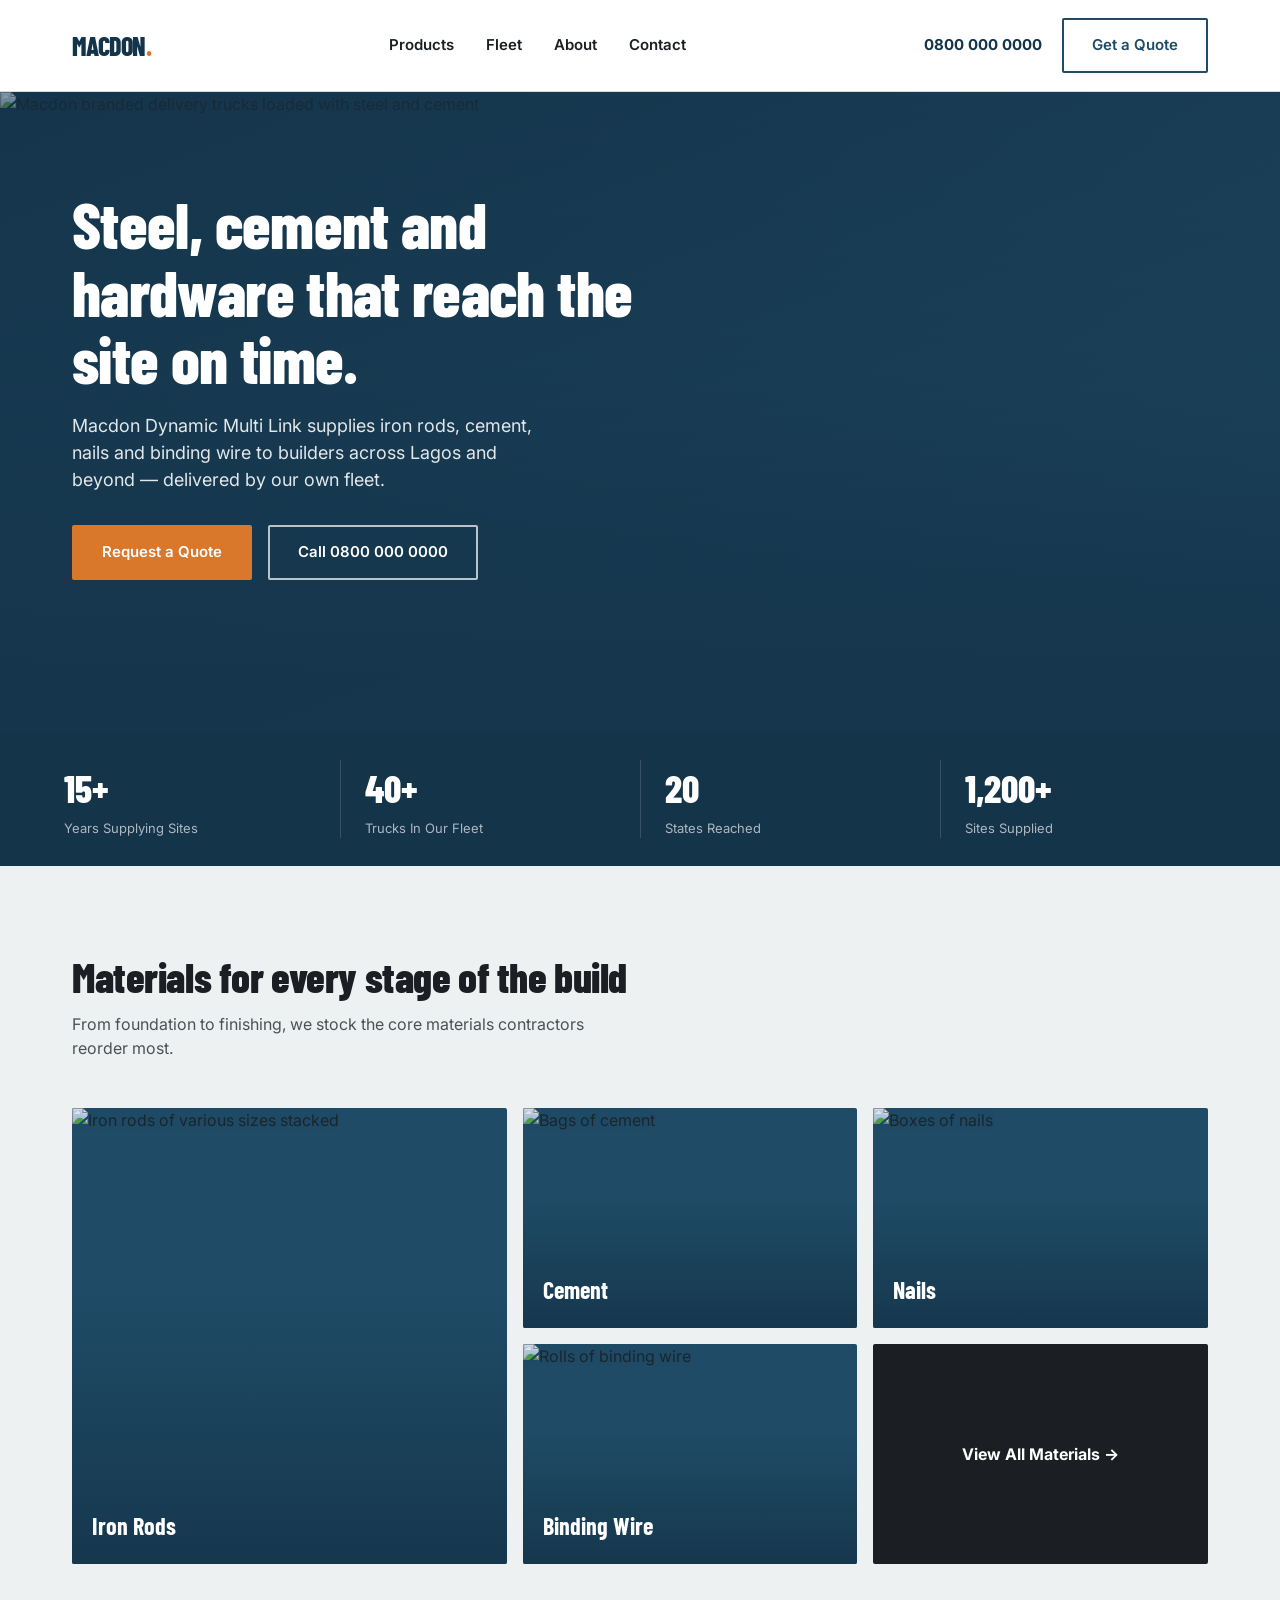
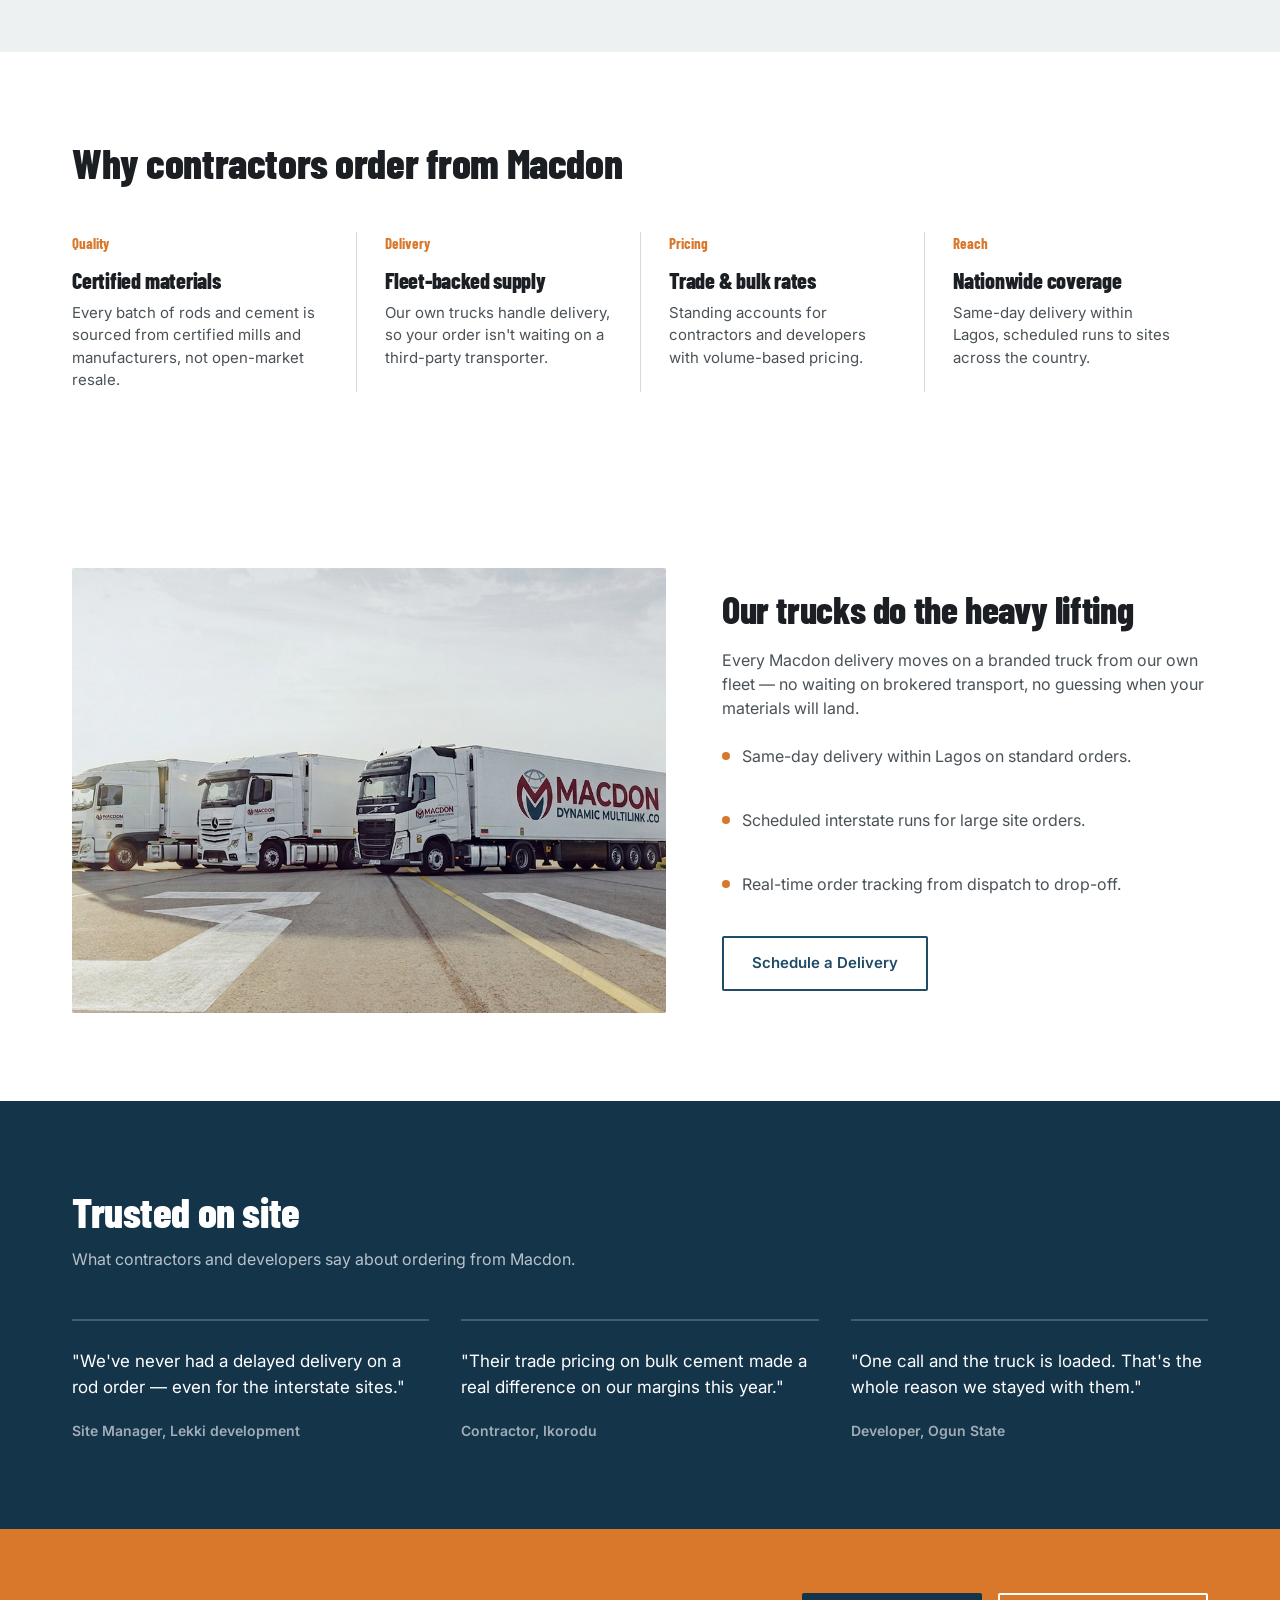
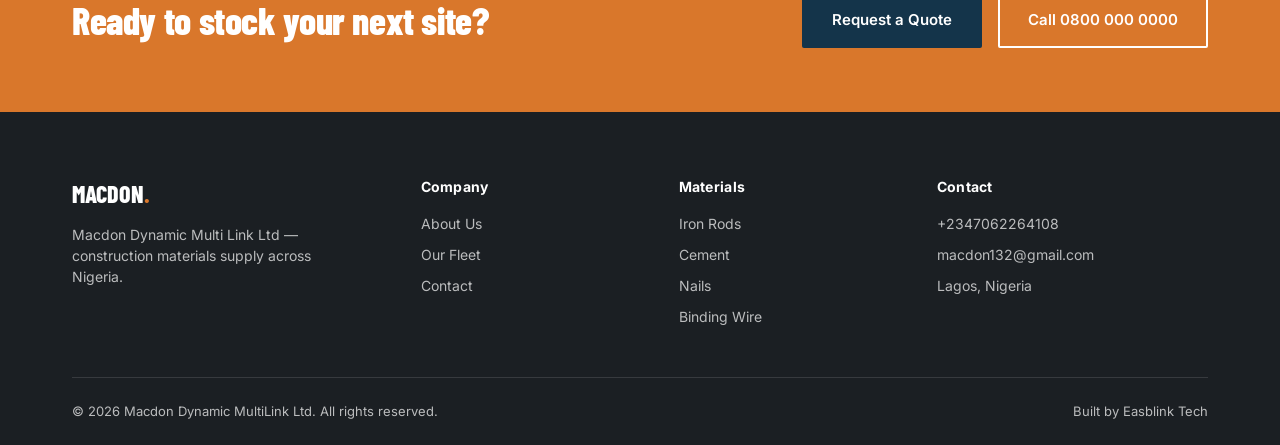
==== index.html @ 277623c8 "initial" ====
<!DOCTYPE html>
<html lang="en">
<head>
<meta charset="UTF-8">







<meta property="og:type" content="website">
<meta property="og:title" content="Macdon Steel & Building Materials">
<meta property="og:description" content="Iron rods, cement, nails and binding wire — delivered by our own fleet across Nigeria.">
<meta property="og:image" content="https://macdonsteel.com/images/og-cover.jpg">
<meta property="og:url" content="https://macdonsteel.com/">
<meta property="og:site_name" content="Macdon Steel & Building Materials">

<meta name="twitter:card" content="summary_large_image">
<meta name="twitter:title" content="Macdon Steel & Building Materials">
<meta name="twitter:description" content="Iron rods, cement, nails and binding wire — delivered by our own fleet across Nigeria.">
<meta name="twitter:image" content="https://macdonsteel.com/images/og-cover.jpg">














<meta name="viewport" content="width=device-width, initial-scale=1.0">
<title>Macdon Steel &amp; Building Materials | Iron Rods, Cement, Hardware Supply</title>
<meta name="description" content="Macdon Dynamic Multi Link supplies iron rods, cement, nails and binding wire to builders across Nigeria, delivered by our own fleet.">
<link rel="preconnect" href="https://fonts.googleapis.com">
<link rel="preconnect" href="https://fonts.gstatic.com" crossorigin>
<link href="https://fonts.googleapis.com/css2?family=Barlow+Condensed:wght@600;700;800&family=Inter:wght@400;500;600;700&display=swap" rel="stylesheet">
<style>
  :root{
    --ink:#1B1F23;
    --ink-soft:#4A5257;
    --paper:#FFFFFF;
    --surface:#EEF1F2;
    --steel:#1F4B66;
    --steel-dark:#14344A;
    --accent:#D9772B;
    --accent-dark:#B85F1E;
    --line:#D7DBDD;
  }

  *{box-sizing:border-box;margin:0;padding:0;}
  html{scroll-behavior:smooth;}
  body{
    font-family:'Inter',sans-serif;
    color:var(--ink);
    background:var(--paper);
    line-height:1.5;
    -webkit-font-smoothing:antialiased;
  }
  img{max-width:100%;display:block;}
  a{color:inherit;text-decoration:none;}
  ul{list-style:none;}

  h1,h2,h3{
    font-family:'Barlow Condensed',sans-serif;
    font-weight:800;
    line-height:1.05;
    letter-spacing:-0.01em;
    color:var(--ink);
  }

  .wrap{
    max-width:1200px;
    margin:0 auto;
    padding:0 32px;
  }

  .btn{
    display:inline-flex;
    align-items:center;
    gap:8px;
    padding:14px 28px;
    font-family:'Inter',sans-serif;
    font-weight:600;
    font-size:15px;
    border-radius:2px;
    border:2px solid transparent;
    cursor:pointer;
  }
  .btn-primary{background:var(--accent);color:#fff;}
  .btn-primary:hover{background:var(--accent-dark);}
  .btn-outline{border-color:rgba(255,255,255,0.7);color:#fff;}
  .btn-outline:hover{border-color:#fff;background:rgba(255,255,255,0.1);}
  .btn-outline-dark{border-color:var(--steel);color:var(--steel);}
  .btn-outline-dark:hover{background:var(--steel);color:#fff;}

  /* Header */
  header{
    position:sticky;
    top:0;
    z-index:100;
    background:var(--paper);
    border-bottom:1px solid var(--line);
  }
  .nav{
    display:flex;
    align-items:center;
    justify-content:space-between;
    padding:18px 32px;
    max-width:1200px;
    margin:0 auto;
  }
  .logo{
    font-family:'Barlow Condensed',sans-serif;
    font-weight:800;
    font-size:26px;
    letter-spacing:-0.02em;
    color:var(--steel-dark);
  }
  .logo span{color:var(--accent);}
  .nav-links{
    display:flex;
    gap:32px;
    font-weight:600;
    font-size:15px;
  }
  .nav-links a:hover{color:var(--steel);}
  .nav-cta{display:flex;align-items:center;gap:20px;}
  .nav-phone{font-weight:700;font-size:15px;color:var(--steel-dark);}
  @media(max-width:820px){
    .nav-links{display:none;}
  }

  /* Hero */
  .hero{
    position:relative;
    min-height:640px;
    display:flex;
    align-items:flex-end;
    background:linear-gradient(160deg,var(--steel-dark) 0%,var(--steel) 100%);
    overflow:hidden;
  }
  .hero-media{
    position:absolute;
    inset:0;
  }
  .hero-media img{
    width:100%;
    height:100%;
    object-fit:cover;
    opacity:0.55;
  }
  .hero-media::after{
    content:"";
    position:absolute;
    inset:0;
    background:linear-gradient(0deg,rgba(20,52,74,0.92) 10%,rgba(20,52,74,0.35) 55%,rgba(20,52,74,0.1) 100%);
  }
  .hero-inner{
    position:relative;
    max-width:1200px;
    margin:0 auto;
    padding:0 32px 64px;
    width:100%;
  }
  .hero-content{max-width:620px;}
  .hero h1{
    font-size:clamp(38px,6vw,64px);
    color:#fff;
    margin-bottom:20px;
  }
  .hero p{
    color:rgba(255,255,255,0.88);
    font-size:18px;
    max-width:480px;
    margin-bottom:32px;
  }
  .hero-actions{display:flex;gap:16px;flex-wrap:wrap;}

  /* Stats bar */
  .stats{
    background:var(--steel-dark);
  }
  .stats-grid{
    display:grid;
    grid-template-columns:repeat(4,1fr);
    padding:28px 0;
  }
  .stat{
    text-align:left;
    padding:0 24px;
    border-left:1px solid rgba(255,255,255,0.15);
  }
  .stat:first-child{border-left:none;}
  .stat-number{
    font-family:'Barlow Condensed',sans-serif;
    font-weight:800;
    font-size:38px;
    color:#fff;
  }
  .stat-label{
    font-size:13px;
    color:rgba(255,255,255,0.65);
    margin-top:2px;
  }
  @media(max-width:820px){
    .stats-grid{grid-template-columns:repeat(2,1fr);row-gap:24px;}
    .stat:nth-child(3){border-left:none;}
  }

  /* Section shell */
  section{padding:88px 0;}
  .section-head{
    max-width:560px;
    margin-bottom:48px;
  }
  .section-head h2{
    font-size:clamp(30px,4vw,42px);
    margin-bottom:14px;
  }
  .section-head p{
    color:var(--ink-soft);
    font-size:16px;
  }

  /* Products - asymmetric grid */
  .products{background:var(--surface);}
  .product-grid{
    display:grid;
    grid-template-columns:1.3fr 1fr 1fr;
    grid-template-rows:auto auto;
    gap:16px;
  }
  .product-card{
    position:relative;
    border-radius:2px;
    overflow:hidden;
    min-height:220px;
    background:var(--steel);
  }
  .product-card img{
    width:100%;height:100%;
    object-fit:cover;
    position:absolute;inset:0;
    opacity:0.85;
  }
  .product-card.featured{
    grid-row:span 2;
    min-height:456px;
  }
  .product-label{
    position:relative;
    z-index:2;
    padding:20px;
    height:100%;
    display:flex;
    align-items:flex-end;
    background:linear-gradient(0deg,rgba(20,52,74,0.85) 0%,rgba(20,52,74,0) 60%);
  }
  .product-label span{
    font-family:'Barlow Condensed',sans-serif;
    font-weight:700;
    font-size:24px;
    color:#fff;
  }
  .product-card.viewall{
    background:var(--ink);
    display:flex;
    align-items:center;
    justify-content:center;
    text-align:center;
  }
  .product-card.viewall a{
    font-weight:700;
    color:#fff;
    font-size:16px;
  }
  @media(max-width:820px){
    .product-grid{grid-template-columns:1fr 1fr;}
    .product-card.featured{grid-column:span 2;grid-row:span 1;min-height:260px;}
  }

  /* Why choose us */
  .why-grid{
    display:grid;
    grid-template-columns:repeat(4,1fr);
  }
  .why-item{
    padding:0 28px;
    border-left:1px solid var(--line);
  }
  .why-item:first-child{border-left:none;padding-left:0;}
  .why-number{
    font-family:'Barlow Condensed',sans-serif;
    font-size:15px;
    font-weight:700;
    color:var(--accent);
    margin-bottom:14px;
  }
  .why-item h3{
    font-size:22px;
    margin-bottom:10px;
  }
  .why-item p{
    color:var(--ink-soft);
    font-size:15px;
  }
  @media(max-width:820px){
    .why-grid{grid-template-columns:1fr 1fr;row-gap:32px;}
    .why-item:nth-child(3){border-left:none;padding-left:0;}
  }

  /* Fleet */
  .fleet{
    background:var(--paper);
  }
  .fleet-inner{
    display:grid;
    grid-template-columns:1.1fr 0.9fr;
    gap:56px;
    align-items:center;
  }
  .fleet-media{
    border-radius:2px;
    overflow:hidden;
    aspect-ratio:4/3;
    background:var(--surface);
  }
  .fleet-media img{width:100%;height:100%;object-fit:cover;}
  .fleet-text h2{font-size:clamp(28px,4vw,38px);margin-bottom:18px;}
  .fleet-text p{color:var(--ink-soft);font-size:16px;margin-bottom:24px;}
  .fleet-point{
    display:flex;
    gap:12px;
    align-items:flex-start;
    margin-bottom:16px;
  }
  .fleet-point .dot{
    width:8px;height:8px;
    border-radius:50%;
    background:var(--accent);
    margin-top:8px;
    flex-shrink:0;
  }
  @media(max-width:820px){
    .fleet-inner{grid-template-columns:1fr;}
  }

  /* Testimonials */
  .testimonials{background:var(--steel-dark);}
  .testimonials .section-head h2,
  .testimonials .section-head p{color:#fff;}
  .testimonials .section-head p{color:rgba(255,255,255,0.7);}
  .testi-grid{
    display:grid;
    grid-template-columns:repeat(3,1fr);
    gap:32px;
  }
  .testi-card{
    padding:28px 0 0;
    border-top:2px solid rgba(255,255,255,0.2);
  }
  .testi-card p{
    color:#fff;
    font-size:17px;
    margin-bottom:20px;
  }
  .testi-name{
    color:rgba(255,255,255,0.6);
    font-size:14px;
    font-weight:600;
  }
  @media(max-width:820px){
    .testi-grid{grid-template-columns:1fr;}
  }

  /* CTA banner */
  .cta-banner{
    background:var(--accent);
    padding:64px 0;
  }
  .cta-inner{
    display:flex;
    align-items:center;
    justify-content:space-between;
    flex-wrap:wrap;
    gap:24px;
  }
  .cta-inner h2{
    color:#fff;
    font-size:clamp(28px,4vw,38px);
    max-width:520px;
  }
  .cta-actions{display:flex;gap:16px;flex-wrap:wrap;}
  .cta-banner .btn-outline{border-color:#fff;color:#fff;}
  .cta-banner .btn-primary{background:var(--steel-dark);}
  .cta-banner .btn-primary:hover{background:var(--ink);}

  /* Footer */
  footer{background:var(--ink);color:rgba(255,255,255,0.7);padding:64px 0 24px;}
  .footer-grid{
    display:grid;
    grid-template-columns:1.4fr 1fr 1fr 1.2fr;
    gap:32px;
    padding-bottom:40px;
    border-bottom:1px solid rgba(255,255,255,0.12);
  }
  .footer-logo{
    font-family:'Barlow Condensed',sans-serif;
    font-weight:800;
    font-size:24px;
    color:#fff;
    margin-bottom:12px;
  }
  .footer-logo span{color:var(--accent);}
  footer h4{
    color:#fff;
    font-size:14px;
    font-weight:700;
    margin-bottom:16px;
    letter-spacing:0.02em;
  }
  footer ul li{margin-bottom:10px;font-size:14px;}
  footer ul li a:hover{color:#fff;}
  .footer-bottom{
    display:flex;
    justify-content:space-between;
    padding-top:24px;
    font-size:13px;
    flex-wrap:wrap;
    gap:12px;
  }
  @media(max-width:820px){
    .footer-grid{grid-template-columns:1fr 1fr;}
  }
</style>
</head>
<body>

<header>
  <div class="nav">
    <div class="logo">MACDON<span>.</span></div>
    <nav class="nav-links">
      <a href="products.html">Products</a>
      <a href="#fleet">Fleet</a>
      <a href="about.html">About</a>
      <a href="contact.html">Contact</a>
    </nav>
    <div class="nav-cta">
      <a href="tel:+2340000000000" class="nav-phone">0800 000 0000</a>
      <a href="contact.html" class="btn btn-outline-dark">Get a Quote</a>
    </div>
  </div>
</header>

<section class="hero">
  <div class="hero-media">
    <!-- Replace with a branded truck photo, 1600px+ wide -->
    <img src="https://encrypted-tbn0.gstatic.com/images?q=tbn:ANd9GcTRMf7vroaiYtY7Rnw8zlXhrRnqZhEZwFUwRy8nrn9vugsCJCVCl_WTBhL-&s=10" alt="Macdon branded delivery trucks loaded with steel and cement">
  </div>
  <div class="hero-inner">
    <div class="hero-content">
      <h1>Steel, cement and hardware that reach the site on time.</h1>
      <p>Macdon Dynamic Multi Link supplies iron rods, cement, nails and binding wire to builders across Lagos and beyond — delivered by our own fleet.</p>
      <div class="hero-actions">
        <a href="contact.html" class="btn btn-primary">Request a Quote</a>
        <a href="tel:+2347062264108" class="btn btn-outline">Call 0800 000 0000</a>
      </div>
    </div>
  </div>
</section>

<div class="stats">
  <div class="wrap stats-grid">
    <div class="stat">
      <div class="stat-number">15+</div>
      <div class="stat-label">Years Supplying Sites</div>
    </div>
    <div class="stat">
      <div class="stat-number">40+</div>
      <div class="stat-label">Trucks In Our Fleet</div>
    </div>
    <div class="stat">
      <div class="stat-number">20</div>
      <div class="stat-label">States Reached</div>
    </div>
    <div class="stat">
      <div class="stat-number">1,200+</div>
      <div class="stat-label">Sites Supplied</div>
    </div>
  </div>
</div>

<section class="products" id="products">
  <div class="wrap">
    <div class="section-head">
      <h2>Materials for every stage of the build</h2>
      <p>From foundation to finishing, we stock the core materials contractors reorder most.</p>
    </div>
    <div class="product-grid">
      <div class="product-card featured">
        <img src="https://encrypted-tbn0.gstatic.com/images?q=tbn:ANd9GcTE3okE3-Yjg2oqnWPchvrLcbWoft4aI08BtWfXYytfBA&s=10" alt="Iron rods of various sizes stacked">
        <div class="product-label"><span>Iron Rods</span></div>
      </div>
      <div class="product-card">
        <img src="https://encrypted-tbn0.gstatic.com/images?q=tbn:ANd9GcReBGFafpWAq5WPRC85aBxeCwDZrfUvNK6l6w7qYZq32g&s=10" alt="Bags of cement">
        <div class="product-label"><span>Cement</span></div>
      </div>
      <div class="product-card">
        <img src="https://encrypted-tbn0.gstatic.com/images?q=tbn:ANd9GcTWs4LEyschnQDJaYlkg5n0cEqQSKdmVZ8VUyWSSa2UINEYgmiWoBAK43pd&s=10" alt="Boxes of nails">
        <div class="product-label"><span>Nails</span></div>
      </div>
      <div class="product-card">
        <img src="https://www.reptongroup.ng/cdn/shop/files/WhatsApp_Image_2026-05-16_at_23.39.34_2_afffcda4-23c5-4588-bd3c-675b3d08b2b9.jpg?v=1779025806" alt="Rolls of binding wire">
        <div class="product-label"><span>Binding Wire</span></div>
      </div>
      <div class="product-card viewall">
        <a href="products.html">View All Materials →</a>
      </div>
    </div>
  </div>
</section>

<section class="why">
  <div class="wrap">
    <div class="section-head">
      <h2>Why contractors order from Macdon</h2>
    </div>
    <div class="why-grid">
      <div class="why-item">
        <div class="why-number">Quality</div>
        <h3>Certified materials</h3>
        <p>Every batch of rods and cement is sourced from certified mills and manufacturers, not open-market resale.</p>
      </div>
      <div class="why-item">
        <div class="why-number">Delivery</div>
        <h3>Fleet-backed supply</h3>
        <p>Our own trucks handle delivery, so your order isn't waiting on a third-party transporter.</p>
      </div>
      <div class="why-item">
        <div class="why-number">Pricing</div>
        <h3>Trade &amp; bulk rates</h3>
        <p>Standing accounts for contractors and developers with volume-based pricing.</p>
      </div>
      <div class="why-item">
        <div class="why-number">Reach</div>
        <h3>Nationwide coverage</h3>
        <p>Same-day delivery within Lagos, scheduled runs to sites across the country.</p>
      </div>
    </div>
  </div>
</section>

<section class="fleet" id="fleet">
  <div class="wrap fleet-inner">
    <div class="fleet-media">
      <!-- Replace with a branded truck photo -->
      <img src="Gemini_Generated_Image_kdbrmukdbrmukdbr.jpg" alt="Macdon branded truck being loaded with building materials">
    </div>
    <div class="fleet-text">
      <h2>Our trucks do the heavy lifting</h2>
      <p>Every Macdon delivery moves on a branded truck from our own fleet — no waiting on brokered transport, no guessing when your materials will land.</p>
      <div class="fleet-point">
        <span class="dot"></span>
        <p>Same-day delivery within Lagos on standard orders.</p>
      </div>
      <div class="fleet-point">
        <span class="dot"></span>
        <p>Scheduled interstate runs for large site orders.</p>
      </div>
      <div class="fleet-point">
        <span class="dot"></span>
        <p>Real-time order tracking from dispatch to drop-off.</p>
      </div>
      <a href="contact.html" class="btn btn-outline-dark">Schedule a Delivery</a>
    </div>
  </div>
</section>

<section class="testimonials">
  <div class="wrap">
    <div class="section-head">
      <h2>Trusted on site</h2>
      <p>What contractors and developers say about ordering from Macdon.</p>
    </div>
    <div class="testi-grid">
      <div class="testi-card">
        <p>"We've never had a delayed delivery on a rod order — even for the interstate sites."</p>
        <div class="testi-name">Site Manager, Lekki development</div>
      </div>
      <div class="testi-card">
        <p>"Their trade pricing on bulk cement made a real difference on our margins this year."</p>
        <div class="testi-name">Contractor, Ikorodu</div>
      </div>
      <div class="testi-card">
        <p>"One call and the truck is loaded. That's the whole reason we stayed with them."</p>
        <div class="testi-name">Developer, Ogun State</div>
      </div>
    </div>
  </div>
</section>

<div class="cta-banner">
  <div class="wrap cta-inner">
    <h2>Ready to stock your next site?</h2>
    <div class="cta-actions">
      <a href="contact.html" class="btn btn-primary">Request a Quote</a>
      <a href="tel:+2340000000000" class="btn btn-outline">Call 0800 000 0000</a>
    </div>
  </div>
</div>

<footer>
  <div class="wrap">
    <div class="footer-grid">
      <div>
        <div class="footer-logo">MACDON<span>.</span></div>
        <p style="font-size:14px;max-width:260px;">Macdon Dynamic Multi Link Ltd — construction materials supply across Nigeria.</p>
      </div>
      <div>
        <h4>Company</h4>
        <ul>
          <li><a href="about.html">About Us</a></li>
          <li><a href="#fleet">Our Fleet</a></li>
          <li><a href="contact.html">Contact</a></li>
        </ul>
      </div>
      <div>
        <h4>Materials</h4>
        <ul>
          <li><a href="products.html">Iron Rods</a></li>
          <li><a href="products.html">Cement</a></li>
          <li><a href="products.html">Nails</a></li>
          <li><a href="products.html">Binding Wire</a></li>
        </ul>
      </div>
      <div>
        <h4>Contact</h4>
        <ul>
          <li>+2347062264108</li>
          <li>macdon132@gmail.com</li>
          <li>Lagos, Nigeria</li>
        </ul>
      </div>
    </div>
    <div class="footer-bottom">
      <span>&copy; 2026 Macdon Dynamic MultiLink Ltd. All rights reserved.</span>
      <span>Built by Easblink Tech</span>
    </div>
  </div>
</footer>

</body>
</html>
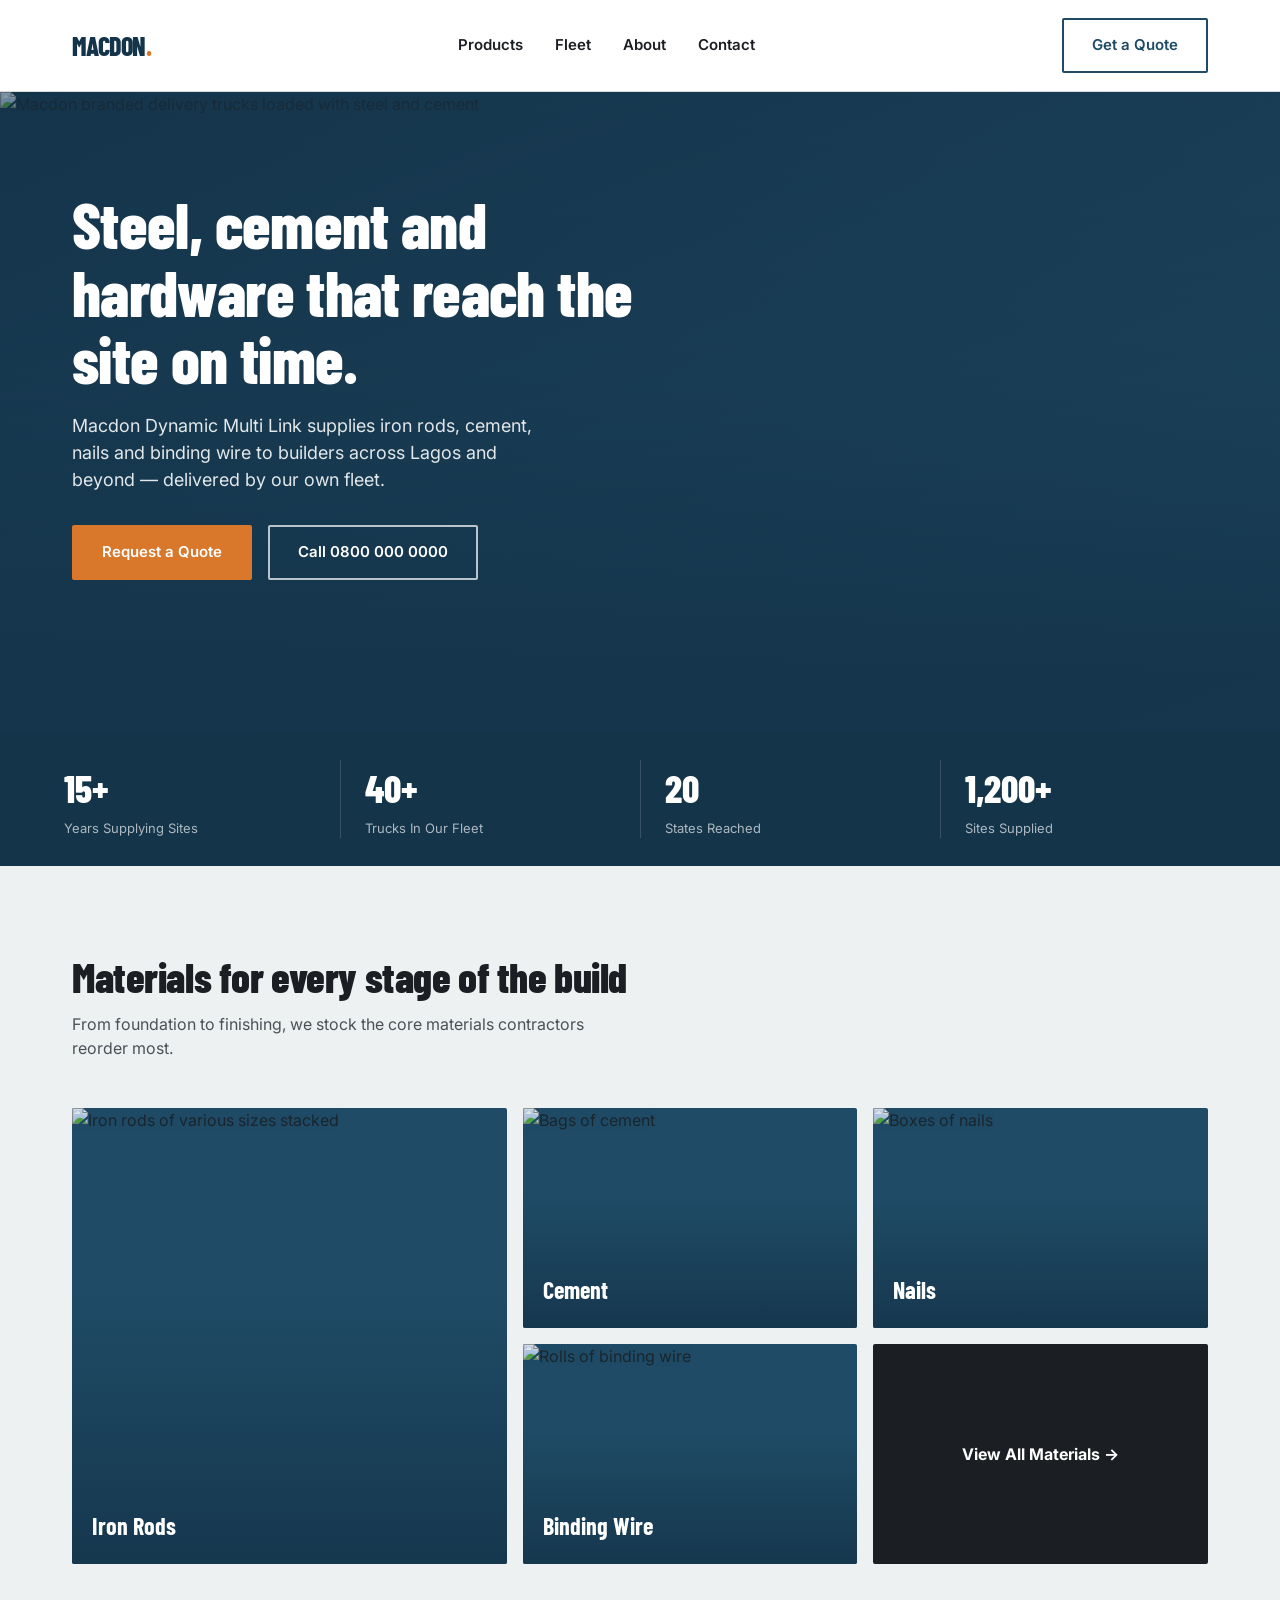
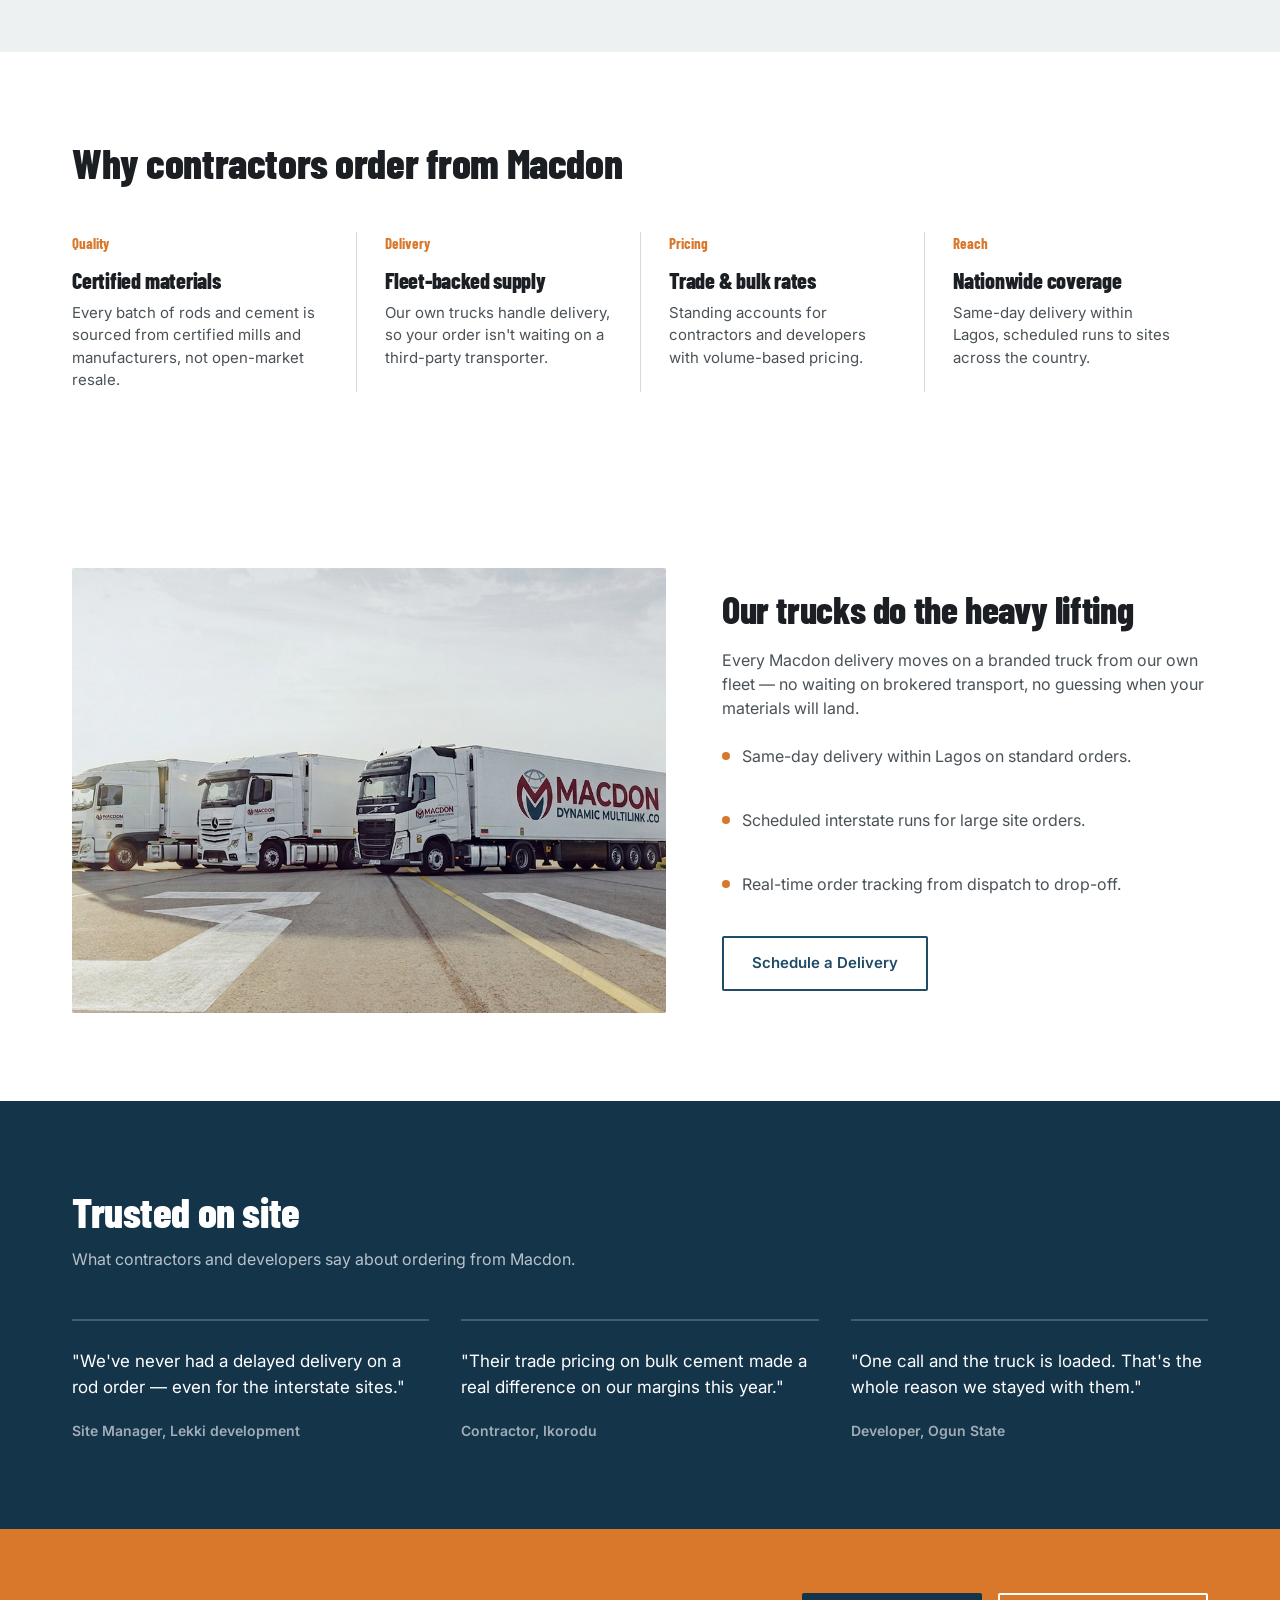
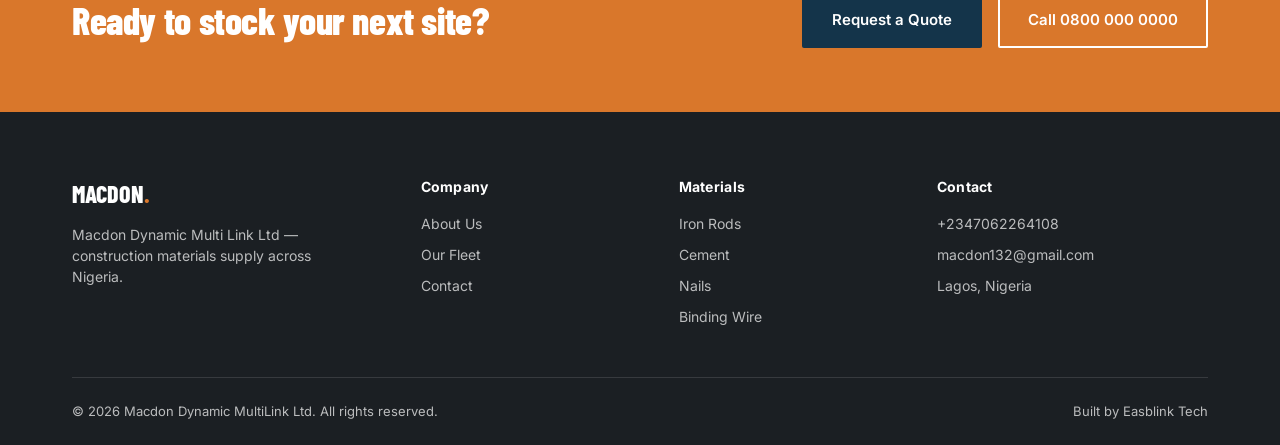
==== commit 32186e00: "Update Open Graph and Twitter meta tags" ====
--- a/index.html
+++ b/index.html
@@ -12,14 +12,14 @@
 <meta property="og:type" content="website">
 <meta property="og:title" content="Macdon Steel & Building Materials">
 <meta property="og:description" content="Iron rods, cement, nails and binding wire — delivered by our own fleet across Nigeria.">
-<meta property="og:image" content="https://macdonsteel.com/images/og-cover.jpg">
-<meta property="og:url" content="https://macdonsteel.com/">
+<meta property="og:image" content="https://macdondynamicsmuitilinks.vercel.app/images/og-cover.jpg">
+<meta property="og:url" content="https://macdondynamicsmuitilinks.vercel.app/">
 <meta property="og:site_name" content="Macdon Steel & Building Materials">
 
 <meta name="twitter:card" content="summary_large_image">
 <meta name="twitter:title" content="Macdon Steel & Building Materials">
 <meta name="twitter:description" content="Iron rods, cement, nails and binding wire — delivered by our own fleet across Nigeria.">
-<meta name="twitter:image" content="https://macdonsteel.com/images/og-cover.jpg">
+<meta name="twitter:image" content="https://macdondynamicsmuitilinks.vercel.app/images/og-cover.jpg">
 
 
 
@@ -452,7 +452,6 @@
       <a href="contact.html">Contact</a>
     </nav>
     <div class="nav-cta">
-      <a href="tel:+2340000000000" class="nav-phone">0800 000 0000</a>
       <a href="contact.html" class="btn btn-outline-dark">Get a Quote</a>
     </div>
   </div>
@@ -656,4 +655,4 @@
 </footer>
 
 </body>
-</html>+</html>
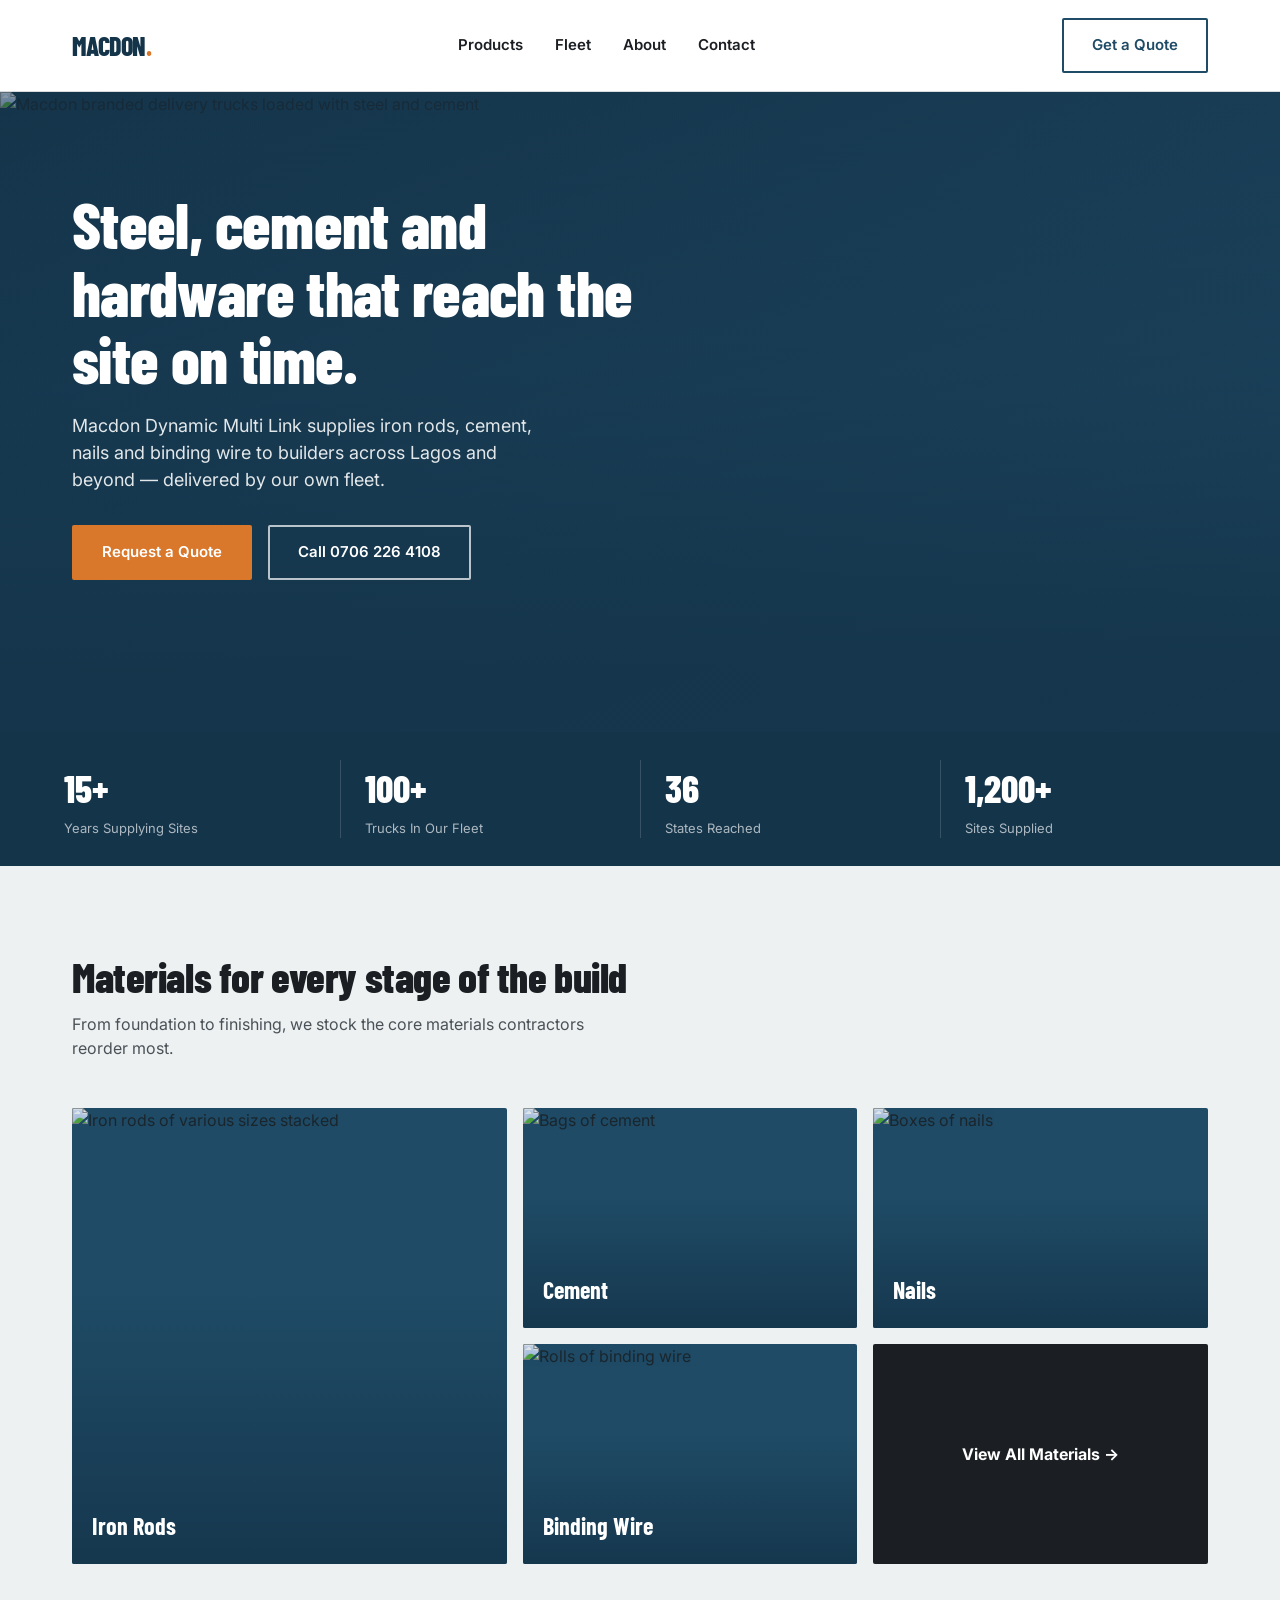
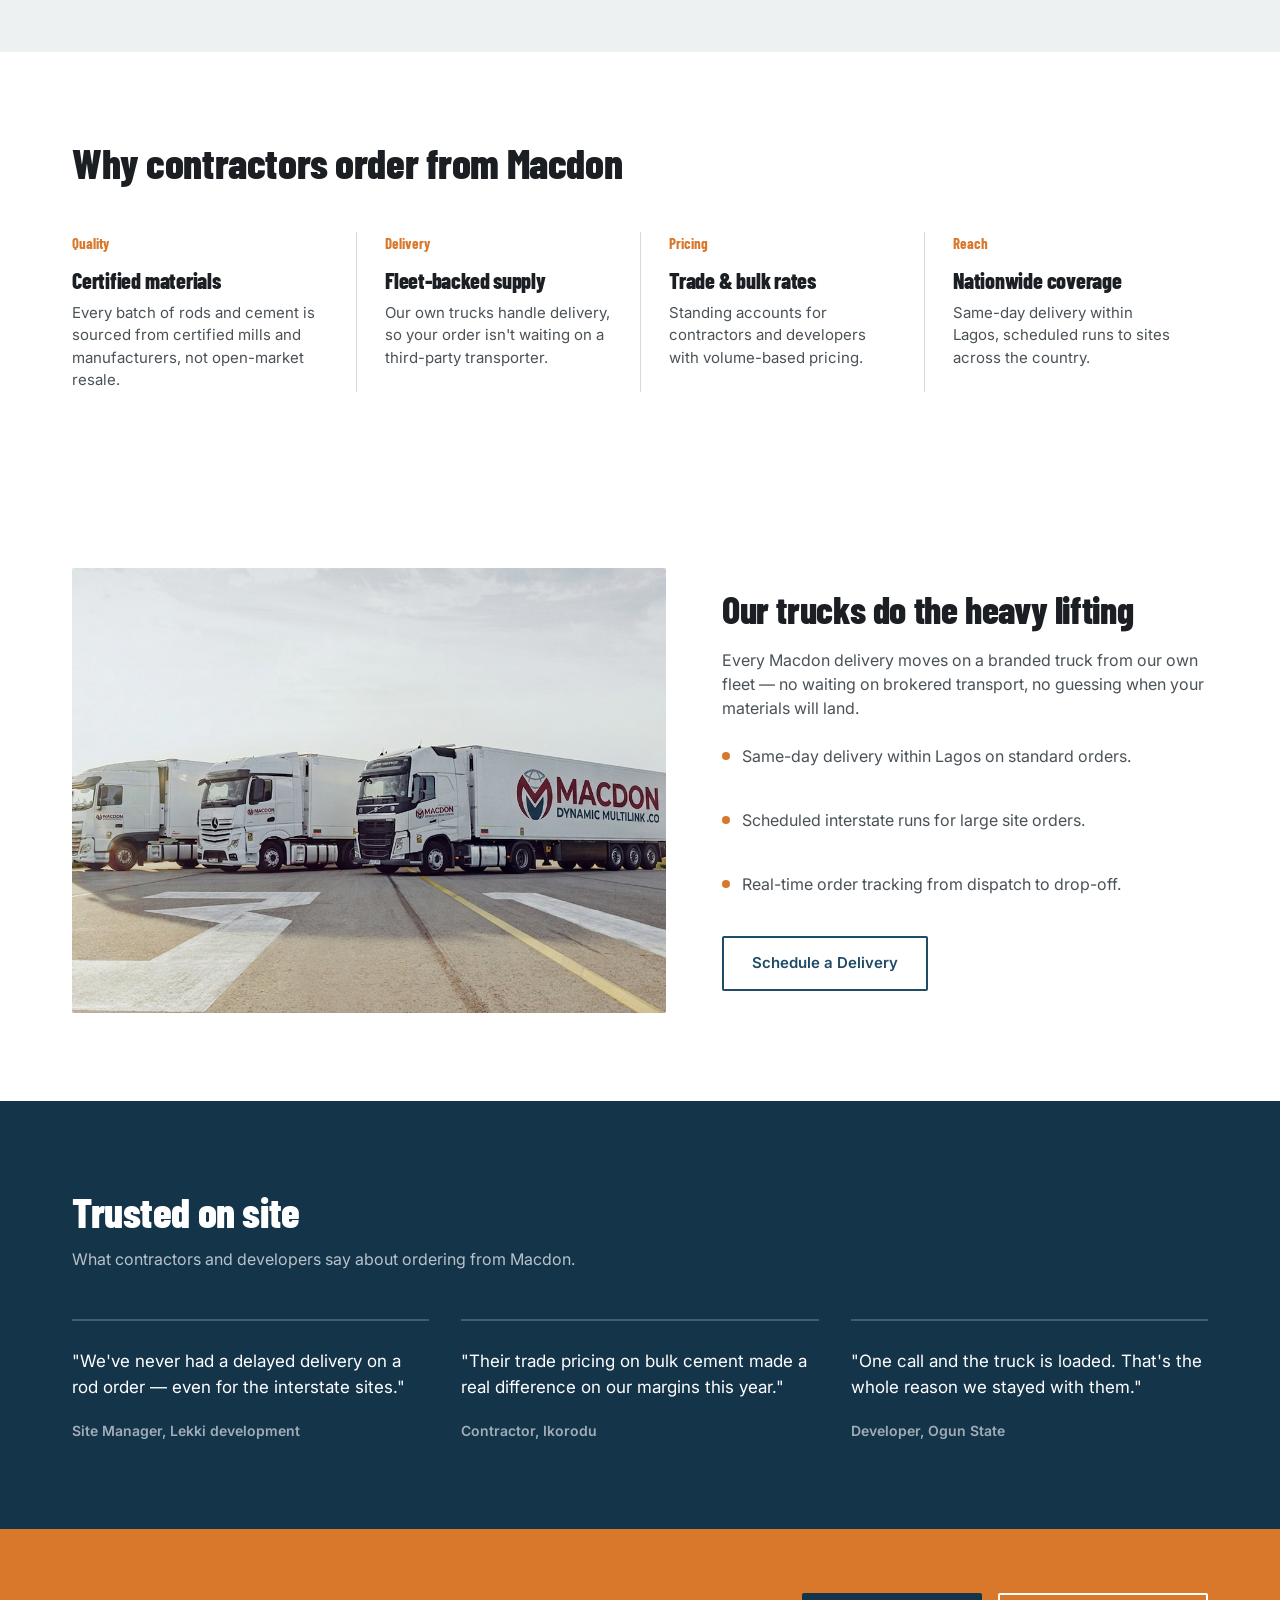
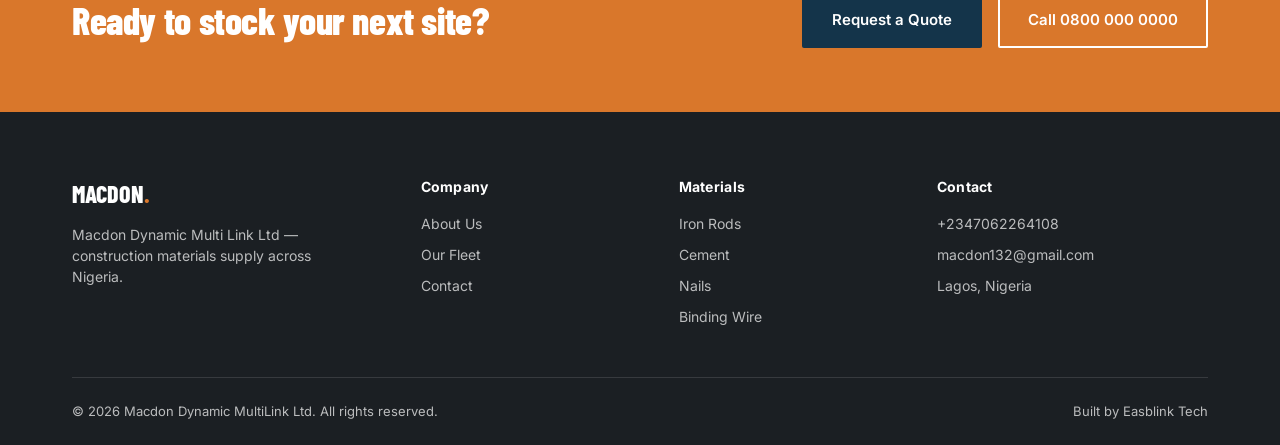
==== commit 8f52ba1a: "B" ====
--- a/index.html
+++ b/index.html
@@ -12,14 +12,14 @@
 <meta property="og:type" content="website">
 <meta property="og:title" content="Macdon Steel & Building Materials">
 <meta property="og:description" content="Iron rods, cement, nails and binding wire — delivered by our own fleet across Nigeria.">
-<meta property="og:image" content="https://macdondynamicsmuitilinks.vercel.app/images/og-cover.jpg">
+<meta property="og:image" content="https://macdondynamicsmuitilinks.vercel.app/Gemini_Generated_Image_kdbrmukdbrmukdbr.jpg">
 <meta property="og:url" content="https://macdondynamicsmuitilinks.vercel.app/">
 <meta property="og:site_name" content="Macdon Steel & Building Materials">
 
 <meta name="twitter:card" content="summary_large_image">
 <meta name="twitter:title" content="Macdon Steel & Building Materials">
 <meta name="twitter:description" content="Iron rods, cement, nails and binding wire — delivered by our own fleet across Nigeria.">
-<meta name="twitter:image" content="https://macdondynamicsmuitilinks.vercel.app/images/og-cover.jpg">
+<meta name="twitter:image" content="https://macdondynamicsmuitilinks.vercel.app/Gemini_Generated_Image_kdbrmukdbrmukdbr.jpg">
 
 
 
@@ -468,7 +468,7 @@
       <p>Macdon Dynamic Multi Link supplies iron rods, cement, nails and binding wire to builders across Lagos and beyond — delivered by our own fleet.</p>
       <div class="hero-actions">
         <a href="contact.html" class="btn btn-primary">Request a Quote</a>
-        <a href="tel:+2347062264108" class="btn btn-outline">Call 0800 000 0000</a>
+        <a href="tel:+2347062264108" class="btn btn-outline">Call 0706 226 4108</a>
       </div>
     </div>
   </div>
@@ -481,11 +481,11 @@
       <div class="stat-label">Years Supplying Sites</div>
     </div>
     <div class="stat">
-      <div class="stat-number">40+</div>
+      <div class="stat-number">100+</div>
       <div class="stat-label">Trucks In Our Fleet</div>
     </div>
     <div class="stat">
-      <div class="stat-number">20</div>
+      <div class="stat-number">36</div>
       <div class="stat-label">States Reached</div>
     </div>
     <div class="stat">
@@ -609,7 +609,7 @@
     <h2>Ready to stock your next site?</h2>
     <div class="cta-actions">
       <a href="contact.html" class="btn btn-primary">Request a Quote</a>
-      <a href="tel:+2340000000000" class="btn btn-outline">Call 0800 000 0000</a>
+      <a href="tel:+234706 226 4108" class="btn btn-outline">Call 0800 000 0000</a>
     </div>
   </div>
 </div>
